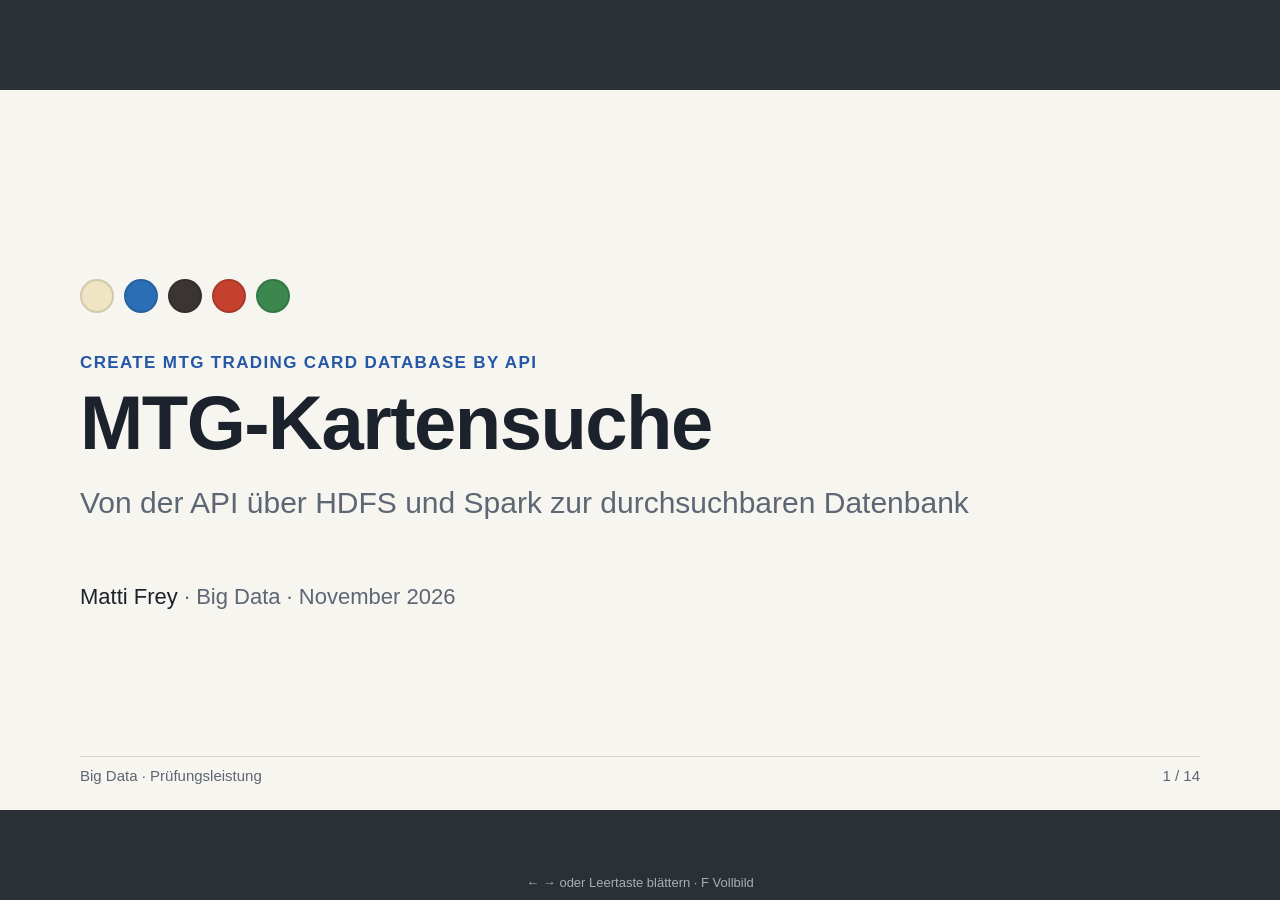
==== praesentation/folien.html @ d910436d "Präsentation" ====
<!doctype html>
<html lang="de">
<head>
<meta charset="utf-8">
<meta name="viewport" content="width=device-width, initial-scale=1">
<title>MTG-Kartensuche</title>
<style>
  :root {
    --paper: #f7f5f0;
    --card: #ffffff;
    --ink: #1c222b;
    --muted: #5d6673;
    --line: #d9d4c8;
    --accent: #2457a6;
    --accent-soft: #e4ecf8;
    --warm: #a8641a;
    --warm-soft: #f6ead9;
    --ok: #2f7a47;
    --mana-w: #efe4c4;
    --mana-u: #2a6fb5;
    --mana-b: #3a3432;
    --mana-r: #c4412d;
    --mana-g: #3b874e;
    --sans: -apple-system, BlinkMacSystemFont, "Segoe UI", "Helvetica Neue", Arial, sans-serif;
    --mono: ui-monospace, "SF Mono", Menlo, Consolas, monospace;
  }
  * { box-sizing: border-box; margin: 0; padding: 0; }
  html, body { height: 100%; }
  body {
    background: #2b2f36;
    color: var(--ink);
    font-family: var(--sans);
    overflow: hidden;
  }
  #stage {
    position: absolute;
    left: 50%; top: 50%;
    width: 1280px; height: 720px;
    transform-origin: center center;
  }
  .slide {
    position: absolute; inset: 0;
    background: var(--paper);
    padding: 64px 80px 72px;
    display: none;
    flex-direction: column;
    overflow: hidden;
  }
  .slide.active { display: flex; }
  .slide::after {
    content: attr(data-footer);
    position: absolute; left: 80px; right: 80px; bottom: 26px;
    font-size: 15px; color: var(--muted);
    border-top: 1px solid var(--line);
    padding-top: 10px;
  }
  .num {
    position: absolute; right: 80px; bottom: 26px;
    font-size: 15px; color: var(--muted);
    padding-top: 11px;
  }
  .kicker {
    font-size: 17px; font-weight: 600; letter-spacing: .08em;
    text-transform: uppercase; color: var(--accent);
    margin-bottom: 10px;
  }
  h1 { font-size: 64px; line-height: 1.05; letter-spacing: -.02em; }
  h2 { font-size: 42px; line-height: 1.15; letter-spacing: -.01em; margin-bottom: 30px; }
  h3 { font-size: 22px; margin-bottom: 10px; }
  p, li { font-size: 24px; line-height: 1.45; }
  ul { list-style: none; }
  ul.bullets li { position: relative; padding-left: 28px; margin-bottom: 12px; }
  ul.bullets li::before {
    content: ""; position: absolute; left: 4px; top: 14px;
    width: 9px; height: 9px; border-radius: 50%; background: var(--accent);
  }
  .small, .small li { font-size: 20px; }
  code, .mono { font-family: var(--mono); font-size: .88em; }
  code { background: rgba(36, 87, 166, .08); padding: 1px 6px; border-radius: 4px; }
  .muted { color: var(--muted); }
  .grid2 { display: grid; grid-template-columns: 1fr 1fr; gap: 40px; align-items: start; }
  .grid3 { display: grid; grid-template-columns: repeat(3, 1fr); gap: 28px; }
  .grid4 { display: grid; grid-template-columns: repeat(4, 1fr); gap: 24px; }
  .box {
    background: var(--card); border: 1px solid var(--line); border-radius: 12px;
    padding: 24px 26px;
  }
  .box.blue { background: var(--accent-soft); border-color: #c4d4ee; }
  .box.warm { background: var(--warm-soft); border-color: #ead3b4; }
  .stat .value { font-size: 54px; font-weight: 700; letter-spacing: -.02em; color: var(--accent); line-height: 1.1; }
  .stat .label { font-size: 20px; color: var(--muted); margin-top: 6px; }
  table { border-collapse: collapse; width: 100%; }
  th, td { text-align: left; padding: 11px 14px; font-size: 21px; border-bottom: 1px solid var(--line); vertical-align: top; }
  th { font-size: 16px; text-transform: uppercase; letter-spacing: .06em; color: var(--muted); font-weight: 600; }
  td.r, th.r { text-align: right; font-variant-numeric: tabular-nums; white-space: nowrap; }
  .pill {
    display: inline-block; font-size: 15px; font-weight: 600;
    padding: 3px 10px; border-radius: 999px;
    background: var(--accent-soft); color: var(--accent);
  }
  .mana-strip { display: flex; gap: 10px; margin-bottom: 40px; }
  .mana-strip span { width: 34px; height: 34px; border-radius: 50%; border: 2px solid rgba(0,0,0,.12); }

  /* Titel */
  .title-slide { justify-content: center; }
  .title-slide h1 { font-size: 76px; }
  .title-slide .sub { font-size: 30px; color: var(--muted); margin-top: 18px; }
  .title-slide .meta { font-size: 22px; margin-top: 56px; color: var(--ink); }
  .title-slide .meta span { color: var(--muted); }

  /* Task-Kette */
  .chain { display: flex; align-items: stretch; gap: 0; margin: 6px 0 34px; }
  .chain .t {
    flex: 1; background: var(--card); border: 1px solid var(--line); border-radius: 10px;
    padding: 14px 12px; text-align: center;
  }
  .chain .t b { display: block; font-family: var(--mono); font-size: 17px; }
  .chain .t small { display: block; font-size: 15px; color: var(--muted); margin-top: 4px; }
  .chain .t.spark { background: var(--warm-soft); border-color: #ead3b4; }
  .chain .arr { width: 26px; display: flex; align-items: center; justify-content: center; color: var(--muted); font-size: 22px; }

  /* Demo */
  ol.steps { counter-reset: s; list-style: none; }
  ol.steps li { counter-increment: s; position: relative; padding-left: 58px; margin-bottom: 18px; }
  ol.steps li::before {
    content: counter(s); position: absolute; left: 0; top: 0;
    width: 38px; height: 38px; border-radius: 50%;
    background: var(--accent); color: #fff; font-weight: 700; font-size: 20px;
    display: flex; align-items: center; justify-content: center;
  }

  .bar { height: 30px; border-radius: 6px; background: var(--accent); }
  .bar.warm { background: var(--warm); }

  #hint {
    position: fixed; bottom: 10px; left: 50%; transform: translateX(-50%);
    color: #c9ced6; font: 13px var(--sans); opacity: .8; pointer-events: none;
    transition: opacity .6s;
  }

  @media print {
    @page { size: 1280px 720px; margin: 0; }
    body { background: none; overflow: visible; }
    #stage { position: static; transform: none !important; width: auto; height: auto; }
    .slide { position: relative; display: flex !important; width: 1280px; height: 720px; page-break-after: always; break-after: page; }
    #hint { display: none; }
  }
</style>
</head>
<body>
<div id="stage">

<!-- 1 Titel -->
<section class="slide title-slide" data-footer="Big Data · Prüfungsleistung">
  <div class="mana-strip" aria-hidden="true">
    <span style="background:var(--mana-w)"></span><span style="background:var(--mana-u)"></span><span style="background:var(--mana-b)"></span><span style="background:var(--mana-r)"></span><span style="background:var(--mana-g)"></span>
  </div>
  <div class="kicker">Create MTG Trading Card Database By API</div>
  <h1>MTG-Kartensuche</h1>
  <p class="sub">Von der API über HDFS und Spark zur durchsuchbaren Datenbank</p>
  <p class="meta">Matti Frey <span>· Big Data · November 2026</span></p>
</section>

<!-- 2 Aufgabe -->
<section class="slide" data-footer="MTG-Kartensuche · Aufgabe und Ergebnis">
  <div class="kicker">Aufgabe</div>
  <h2>Alle Magic-Karten laden und durchsuchbar machen</h2>
  <div class="grid4" style="margin-bottom:40px">
    <div class="box stat"><div class="value">93.643</div><div class="label">Karten (Druckversionen)</div></div>
    <div class="box stat"><div class="value">937</div><div class="label">API-Seiten je Lauf</div></div>
    <div class="box stat"><div class="value">6</div><div class="label">Tasks in einem Airflow-DAG</div></div>
    <div class="box stat"><div class="value">03:00</div><div class="label">täglicher Lauf (UTC)</div></div>
  </div>
  <ul class="bullets">
    <li>Quelle: <code>api.magicthegathering.io</code>, ETL vollständig automatisiert mit Airflow</li>
    <li>Big-Data-Strecke: HDFS (Raw + Final), PySpark, MongoDB als Endnutzer-Datenbank</li>
    <li>Suche nach Name, Kartentext und Künstler, auf Englisch und Deutsch</li>
  </ul>
</section>

<!-- 3 Datenquelle -->
<section class="slide" data-footer="MTG-Kartensuche · Datenquelle">
  <div class="kicker">Datenquelle</div>
  <h2>Die API liefert Karten seitenweise</h2>
  <div class="grid2">
    <div>
      <div class="box" style="margin-bottom:24px">
        <p class="mono" style="font-size:20px">GET /v1/cards?page=N&amp;pageSize=100</p>
      </div>
      <table>
        <tr><th>Header</th><th>Nutzen</th></tr>
        <tr><td><code>Total-Count</code></td><td>93.643 Karten</td></tr>
        <tr><td><code>Link: rel="last"</code></td><td>letzte Seite: 937</td></tr>
        <tr><td><code>Ratelimit-*</code></td><td>1.000 Anfragen, Rest</td></tr>
      </table>
    </div>
    <div>
      <ul class="bullets">
        <li>Eine Karte = eine <b>Druckversion</b>: gleiche Karte in mehreren Editionen, je eigene <code>id</code></li>
        <li>Übersetzungen im Feld <code>foreignNames</code>, daraus wird Deutsch übernommen</li>
        <li>Rohdaten pro Lauf: 366 MB JSON</li>
      </ul>
    </div>
  </div>
</section>

<!-- 4 Architektur -->
<section class="slide" data-footer="MTG-Kartensuche · Architektur">
  <div class="kicker">Architektur</div>
  <h2>Ein Weg von der Quelle bis zur Suche</h2>
  <svg viewBox="0 0 1120 400" width="1120" height="400" role="img" aria-label="Datenfluss von der API über HDFS und Spark nach MongoDB und ins Web, gesteuert von Airflow">
    <defs>
      <marker id="ah" viewBox="0 0 10 10" refX="9" refY="5" markerWidth="8" markerHeight="8" orient="auto-start-reverse">
        <path d="M0,0 L10,5 L0,10 z" fill="#5d6673"/>
      </marker>
    </defs>
    <style>
      .n rect { fill: #fff; stroke: #d9d4c8; stroke-width: 1.5; }
      .n.h rect { fill: #e4ecf8; stroke: #c4d4ee; }
      .n.m rect { fill: #e5f1e8; stroke: #bcdcc5; }
      .n text { font: 600 17px var(--sans); fill: #1c222b; text-anchor: middle; }
      .n text.s { font: 400 14px var(--sans); fill: #5d6673; }
      .e { stroke: #5d6673; stroke-width: 1.8; fill: none; marker-end: url(#ah); }
      .el { font: 600 13.5px var(--mono); fill: #1c222b; text-anchor: middle; }
      .el.sp { fill: #a8641a; }
      .ctl { stroke: #a8641a; stroke-width: 1.4; stroke-dasharray: 5 5; fill: none; }
    </style>

    <!-- Airflow-Band -->
    <rect x="20" y="10" width="1080" height="54" rx="10" fill="#f6ead9" stroke="#ead3b4"/>
    <text x="560" y="43" text-anchor="middle" style="font:600 18px var(--sans);fill:#1c222b">Airflow · DAG mtg_cards · steuert, plant, wiederholt</text>
    <line class="ctl" x1="235" y1="64" x2="235" y2="150"/>
    <line class="ctl" x1="420" y1="64" x2="420" y2="150"/>
    <line class="ctl" x1="605" y1="64" x2="605" y2="150"/>
    <line class="ctl" x1="790" y1="64" x2="790" y2="150"/>

    <!-- Knoten -->
    <g class="n"><rect x="20" y="170" width="140" height="84" rx="10"/><text x="90" y="206">MTG-API</text><text class="s" x="90" y="230">JSON, paginiert</text></g>
    <g class="n h"><rect x="200" y="170" width="150" height="84" rx="10"/><text x="275" y="206">HDFS Raw</text><text class="s" x="275" y="230">JSON, unverändert</text></g>
    <g class="n h"><rect x="390" y="170" width="150" height="84" rx="10"/><text x="465" y="206">HDFS Final</text><text class="s" x="465" y="230">Parquet, bereinigt</text></g>
    <g class="n m"><rect x="580" y="170" width="150" height="84" rx="10"/><text x="655" y="206">cards_staging</text><text class="s" x="655" y="230">MongoDB</text></g>
    <g class="n m"><rect x="770" y="170" width="150" height="84" rx="10"/><text x="845" y="206">cards</text><text class="s" x="845" y="230">MongoDB</text></g>
    <g class="n"><rect x="960" y="170" width="140" height="84" rx="10"/><text x="1030" y="206">Web</text><text class="s" x="1030" y="230">FastAPI</text></g>

    <!-- Kanten -->
    <path class="e" d="M160 212 H198"/>
    <path class="e" d="M350 212 H388"/>
    <path class="e" d="M540 212 H578"/>
    <path class="e" d="M730 212 H768"/>
    <path class="e" d="M920 212 H958"/>

    <text class="el" x="180" y="288">fetch_cards</text>
    <text class="el sp" x="370" y="288">raw_to_final</text>
    <text class="el sp" x="370" y="306">PySpark</text>
    <text class="el sp" x="560" y="288">final_to_mongodb</text>
    <text class="el sp" x="560" y="306">PySpark</text>
    <text class="el" x="750" y="288">publish</text>
    <text class="el" x="750" y="306">prüfen + tauschen</text>
    <text class="el" x="940" y="288">nur lesen</text>

    <!-- Docker Compose -->
    <rect x="20" y="334" width="1080" height="54" rx="10" fill="none" stroke="#d9d4c8" stroke-dasharray="4 4"/>
    <text x="560" y="367" text-anchor="middle" style="font:400 16px var(--sans);fill:#5d6673">Docker Compose: airflow-db (Postgres) · airflow-webserver · airflow-scheduler (mit Spark) · hadoop · mongo · web</text>
  </svg>
</section>

<!-- 5 DAG -->
<section class="slide" data-footer="MTG-Kartensuche · Airflow-DAG">
  <div class="kicker">Orchestrierung</div>
  <h2>Der DAG <code style="font-size:.85em">mtg_cards</code>: sechs Tasks in einer Kette</h2>
  <div class="chain">
    <div class="t"><b>create_hdfs_dirs</b><small>Ordner anlegen</small></div><div class="arr">→</div>
    <div class="t"><b>fetch_cards</b><small>API → Raw</small></div><div class="arr">→</div>
    <div class="t spark"><b>raw_to_final</b><small>Spark: bereinigen</small></div><div class="arr">→</div>
    <div class="t spark"><b>final_to_mongodb</b><small>Spark: anreichern</small></div><div class="arr">→</div>
    <div class="t"><b>publish</b><small>prüfen + tauschen</small></div><div class="arr">→</div>
    <div class="t"><b>cleanup_raw</b><small>alte Rohdaten</small></div>
  </div>
  <div class="grid3">
    <div class="box"><h3>Zeitplan</h3><p class="small">Täglich 03:00 UTC, kein Catchup, höchstens ein Lauf gleichzeitig</p></div>
    <div class="box"><h3>Wiederholungen</h3><p class="small">Standard 2 Versuche, <code>fetch_cards</code> 6 Versuche im Abstand von 10 min</p></div>
    <div class="box"><h3>Testlauf</h3><p class="small">Parameter <code>max_pages</code>: z.&nbsp;B. 5 Seiten = 500 Karten statt aller 937</p></div>
  </div>
</section>

<!-- 6 fetch_cards -->
<section class="slide" data-footer="MTG-Kartensuche · Task fetch_cards">
  <div class="kicker">Task 2 · fetch_cards</div>
  <h2>Rohdaten unverändert sichern, robust gegen Abbrüche</h2>
  <div class="grid2">
    <ul class="bullets">
      <li>Jede Seite als eigene Datei: <code>raw/&lt;Datum&gt;/cards_page_0001.json</code></li>
      <li>Vor dem Speichern prüfen: gültiges JSON mit Liste <code>cards</code></li>
      <li>Atomar schreiben: erst <code>_tmp</code>, dann umbenennen</li>
      <li><code>_manifest.json</code>: Zeitpunkt, Anzahl laut API, Seiten</li>
    </ul>
    <table>
      <tr><th>Situation</th><th>Verhalten</th></tr>
      <tr><td>HTTP 429, 5xx, Netzfehler</td><td>bis 8 Versuche, Pause wächst bis 5 min, <code>Retry-After</code></td></tr>
      <tr><td>anderer Fehler (404)</td><td>sofort abbrechen</td></tr>
      <tr><td>Task bricht ab</td><td>Airflow-Retry macht bei der fehlenden Seite weiter</td></tr>
      <tr><td>jede Anfrage</td><td>0,5 s Pause, API schonen</td></tr>
    </table>
  </div>
</section>

<!-- 7 raw_to_final -->
<section class="slide" data-footer="MTG-Kartensuche · Task raw_to_final">
  <div class="kicker">Task 3 · raw_to_final · PySpark</div>
  <h2>Aus 937 Seiten wird eine saubere Tabelle</h2>
  <div class="grid2">
    <div>
      <ul class="bullets small">
        <li>Festes Schema beim Lesen, dann <code>explode</code>: eine Zeile je Karte</li>
        <li>Ohne <code>id</code> oder <code>name</code> verwerfen, Duplikate nach <code>id</code> entfernen</li>
        <li>Texte trimmen, leere Werte → NULL, <code>multiverseid</code> → Zahl</li>
        <li>Bild-URLs auf <code>https</code>, Edition in Großbuchstaben</li>
        <li>Deutsche Übersetzung als eigene Spalten (<code>name_de</code>, <code>text_de</code> …)</li>
        <li>Spalten und Typen genau wie in <code>ddl/final_cards.sql</code></li>
      </ul>
    </div>
    <div class="box blue" style="align-self:start">
      <h3>Raw → Final</h3>
      <p class="small muted" style="margin-bottom:14px">Größe beim ersten vollständigen Lauf</p>
      <p class="small" style="margin-bottom:6px">JSON, 937 Dateien: <b>366 MB</b></p>
      <div class="bar warm" style="width:100%"></div>
      <p class="small" style="margin:18px 0 6px">Parquet, 4 Dateien: <b>23 MB</b></p>
      <div class="bar" style="width:6.3%"></div>
      <p class="small" style="margin-top:18px">Spaltenorientiert und komprimiert: rund <b>16× kleiner</b></p>
    </div>
  </div>
</section>

<!-- 8 final_to_mongodb + publish -->
<section class="slide" data-footer="MTG-Kartensuche · Tasks final_to_mongodb und publish">
  <div class="kicker">Tasks 4 und 5</div>
  <h2>Für die Suche aufbereiten und sicher veröffentlichen</h2>
  <div class="grid2">
    <div class="box">
      <h3>final_to_mongodb <span class="pill">PySpark</span></h3>
      <ul class="bullets small">
        <li>Suchfelder normalisiert: klein, ohne Akzente, ß → ss</li>
        <li><code>versions</code>: Druckversionen je Name (Window-Funktion)</li>
        <li>Farben auf Deutsch, Manakosten als Liste</li>
        <li>Lädt in <code>cards_staging</code> mit Validator aus der DDL</li>
        <li>Prüfung: Dokumente = Zeilen im Final-Layer</li>
      </ul>
    </div>
    <div class="box">
      <h3>publish</h3>
      <ul class="bullets small">
        <li>Staging darf nicht leer sein</li>
        <li>Vollständiger Lauf: höchstens 10 % weniger Karten als vorher</li>
        <li>Indizes anlegen, dann <code>renameCollection</code> in einem Schritt</li>
        <li>Die Suche sieht nie einen halb geladenen Stand</li>
        <li>Datenstand in <code>meta</code>, angezeigt im Frontend</li>
      </ul>
    </div>
  </div>
</section>

<!-- 9 Datenmodell -->
<section class="slide" data-footer="MTG-Kartensuche · Datenmodell">
  <div class="kicker">Datenmodell</div>
  <h2>Drei Schichten, eine DDL-Datei je Tabelle</h2>
  <table style="margin-bottom:30px">
    <tr><th>Schicht</th><th>Ort</th><th>Format</th><th>Inhalt</th></tr>
    <tr><td><b>Raw</b></td><td class="mono" style="font-size:17px">/user/hadoop/mtg/raw/&lt;Datum&gt;/</td><td>JSON</td><td>Originalantwort der API, 3 Tage aufbewahrt</td></tr>
    <tr><td><b>Final</b></td><td class="mono" style="font-size:17px">/user/hadoop/mtg/final/cards/</td><td>Parquet</td><td>bereinigt, 30 Spalten, eine Zeile je Druckversion</td></tr>
    <tr><td><b>Endnutzer</b></td><td class="mono" style="font-size:17px">MongoDB mtg.cards</td><td>BSON</td><td>Final-Daten plus Suchfelder</td></tr>
  </table>
  <div class="grid3">
    <div class="box"><p class="mono" style="font-size:19px;font-weight:600">ddl/final_cards.sql</p><p class="small muted">Spark SQL, wird von beiden Spark-Jobs registriert</p></div>
    <div class="box"><p class="mono" style="font-size:19px;font-weight:600">ddl/cards.json</p><p class="small muted">JSON-Schema-Validator und Indizes für MongoDB</p></div>
    <div class="box"><p class="mono" style="font-size:19px;font-weight:600">ddl/meta.json</p><p class="small muted">Datenstand je veröffentlichter Collection</p></div>
  </div>
</section>

<!-- 10 Web -->
<section class="slide" data-footer="MTG-Kartensuche · Webanwendung">
  <div class="kicker">Frontend</div>
  <h2>Suche für Endnutzer</h2>
  <div class="grid2">
    <div>
      <h3>Funktionen</h3>
      <ul class="bullets small">
        <li>Suche in Name, Kartentext, Künstler oder allem</li>
        <li>Teilstring, ohne Groß-/Kleinschreibung und Akzente: „weiss“ findet „Weiß“</li>
        <li>Englisch und Deutsch: „Manta“ findet „Wolkenmanta“</li>
        <li>„Jede Karte nur einmal“: Druckversionen per <code>$group</code> zusammenfassen</li>
        <li>Detailseite mit Bildern und allen Druckversionen</li>
      </ul>
    </div>
    <div>
      <h3>Sicherheit</h3>
      <ul class="bullets small">
        <li>Eigener MongoDB-Benutzer nur mit Leserechten</li>
        <li>Suchbegriff wird maskiert, höchstens 100 Zeichen</li>
        <li>Ausgaben escaped, Content Security Policy</li>
        <li>Alle Ports nur auf <code>127.0.0.1</code></li>
        <li>Passwörter zufällig erzeugt, nicht im Repo</li>
      </ul>
    </div>
  </div>
</section>

<!-- 11 Demo -->
<section class="slide" data-footer="MTG-Kartensuche · Live-Demo">
  <div class="kicker">Live-Demo</div>
  <h2>Workflow starten und Ergebnis zeigen</h2>
  <ol class="steps">
    <li><b>Airflow:</b> DAG <code>mtg_cards</code> auslösen, Graph und Logs zeigen</li>
    <li><b>HDFS:</b> Rohdaten-Seiten erscheinen in <code>/user/hadoop/mtg/raw/</code></li>
    <li><b>Letzter vollständiger Lauf:</b> Logs von Spark und publish</li>
    <li><b>Suche:</b> funktioniert weiter, während der neue Lauf läuft</li>
  </ol>
</section>

<!-- 12 Kennzahlen -->
<section class="slide" data-footer="MTG-Kartensuche · Ergebnisse">
  <div class="kicker">Ergebnis</div>
  <h2>Erster vollständiger Lauf am 12.11.2026</h2>
  <div class="grid2">
    <table>
      <tr><th>Task</th><th class="r">Dauer</th><th>Ergebnis</th></tr>
      <tr><td class="mono" style="font-size:18px">fetch_cards</td><td class="r">26 min</td><td>937 Seiten, 93.643 Karten</td></tr>
      <tr><td class="mono" style="font-size:18px">raw_to_final</td><td class="r">13 s</td><td>0 verworfen, 0 Duplikate</td></tr>
      <tr><td class="mono" style="font-size:18px">final_to_mongodb</td><td class="r">9 s</td><td>93.643 Dokumente</td></tr>
      <tr><td class="mono" style="font-size:18px">publish</td><td class="r">1 s</td><td>veröffentlicht</td></tr>
    </table>
    <div class="box warm" style="align-self:start">
      <div class="stat"><div class="value" style="color:var(--warm)">über 98 %</div><div class="label">der Laufzeit entfallen auf den API-Abruf</div></div>
      <p class="small" style="margin-top:18px">Etwa 1,7 s je Seite inklusive Pause. Die Verarbeitung mit Spark ist kein Engpass.</p>
    </div>
  </div>
</section>

<!-- 13 Fazit -->
<section class="slide" data-footer="MTG-Kartensuche · Fazit und Ausblick">
  <div class="kicker">Fazit</div>
  <h2>Was das Projekt zeigt und was als Nächstes käme</h2>
  <div class="grid2">
    <div>
      <h3>Erreicht</h3>
      <ul class="bullets small">
        <li>Vollautomatischer, täglicher ETL-Lauf</li>
        <li>Raw-Layer als originalgetreue Kopie, Neuverarbeitung ohne API</li>
        <li>Suche bleibt bei Fehlern auf dem letzten guten Stand</li>
        <li>Ein Befehl startet alles: <code>make up</code></li>
      </ul>
    </div>
    <div>
      <h3>Ausblick</h3>
      <ul class="bullets small">
        <li>Spark auf einem eigenen Cluster statt lokal</li>
        <li>Volltextsuche (z.&nbsp;B. Atlas Search) bei viel mehr Daten</li>
        <li>Benachrichtigung, wenn ein Lauf fehlschlägt</li>
        <li>Weitere Sprachen und Preise aus anderen Quellen</li>
      </ul>
    </div>
  </div>
</section>

<!-- 14 Fragen -->
<section class="slide title-slide" data-footer="MTG-Kartensuche">
  <div class="mana-strip" aria-hidden="true">
    <span style="background:var(--mana-w)"></span><span style="background:var(--mana-u)"></span><span style="background:var(--mana-b)"></span><span style="background:var(--mana-r)"></span><span style="background:var(--mana-g)"></span>
  </div>
  <h1>Fragen?</h1>
  <p class="sub">Code und Doku: github.com/Matti2603/Big-Data</p>
</section>

</div>
<div id="hint">← → oder Leertaste blättern · F Vollbild</div>

<script>
(function () {
  var slides = Array.prototype.slice.call(document.querySelectorAll('.slide'));
  var stage = document.getElementById('stage');
  var current = 0;

  slides.forEach(function (s, i) {
    var n = document.createElement('div');
    n.className = 'num';
    n.textContent = (i + 1) + ' / ' + slides.length;
    s.appendChild(n);
  });

  function fit() {
    var scale = Math.min(window.innerWidth / 1280, window.innerHeight / 720);
    stage.style.transform = 'translate(-50%, -50%) scale(' + scale + ')';
  }

  function show(i) {
    current = Math.max(0, Math.min(slides.length - 1, i));
    slides.forEach(function (s, k) { s.classList.toggle('active', k === current); });
    if (location.hash !== '#' + (current + 1)) history.replaceState(null, '', '#' + (current + 1));
  }

  document.addEventListener('keydown', function (e) {
    var k = e.key;
    if (k === 'ArrowRight' || k === 'ArrowDown' || k === 'PageDown' || k === ' ' || k === 'Enter') { show(current + 1); e.preventDefault(); }
    else if (k === 'ArrowLeft' || k === 'ArrowUp' || k === 'PageUp' || k === 'Backspace') { show(current - 1); e.preventDefault(); }
    else if (k === 'Home') show(0);
    else if (k === 'End') show(slides.length - 1);
    else if (k === 'f' || k === 'F') {
      if (document.fullscreenElement) document.exitFullscreen();
      else if (document.documentElement.requestFullscreen) document.documentElement.requestFullscreen();
    }
  });

  document.addEventListener('click', function (e) {
    show(current + (e.clientX > window.innerWidth / 2 ? 1 : -1));
  });

  window.addEventListener('resize', fit);
  window.addEventListener('hashchange', function () {
    var n = parseInt(location.hash.slice(1), 10);
    if (n) show(n - 1);
  });

  fit();
  show((parseInt(location.hash.slice(1), 10) || 1) - 1);
  setTimeout(function () { document.getElementById('hint').style.opacity = 0; }, 4000);
})();
</script>
</body>
</html>
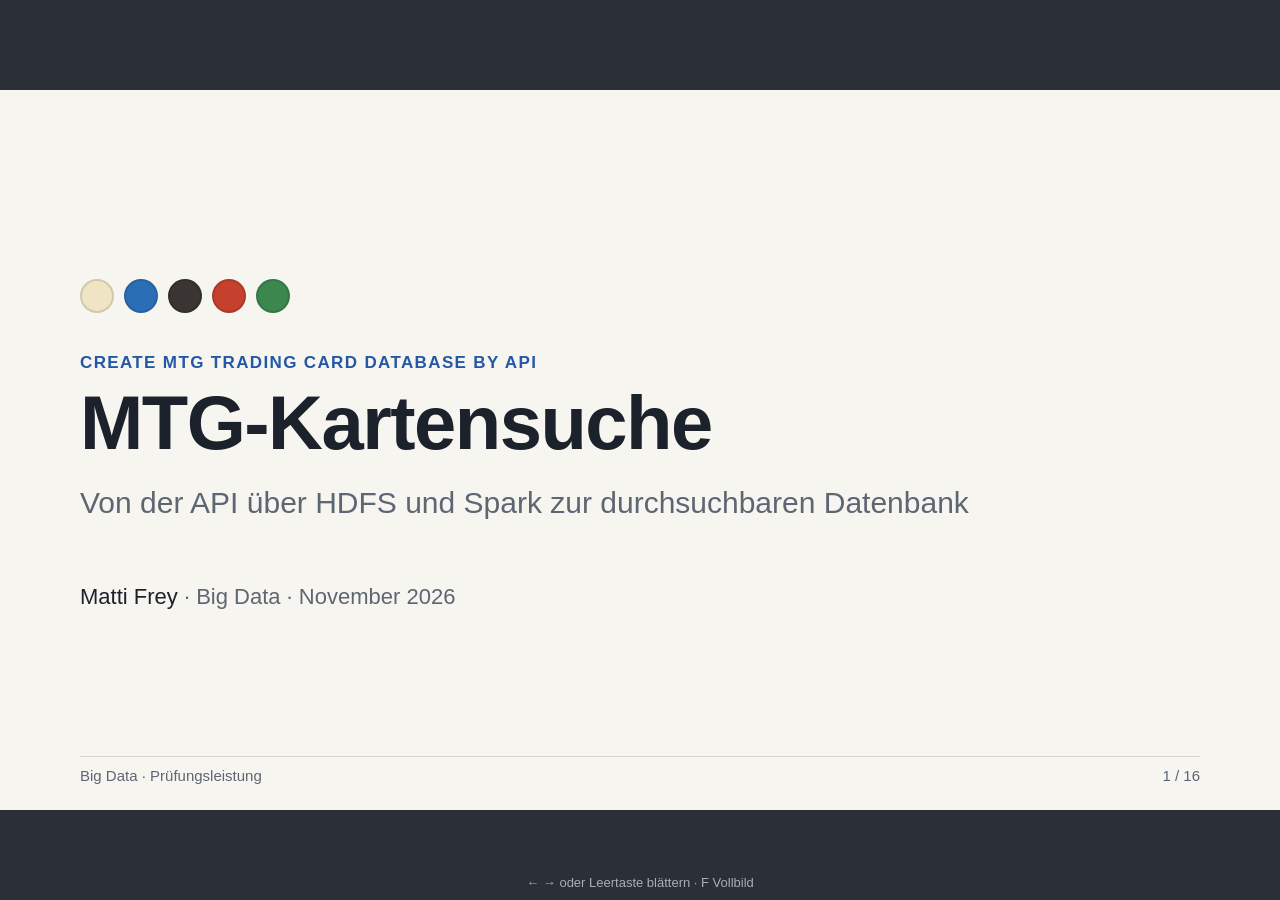
==== commit dc77d720: "Präsentation: Beispielkarte, Screenshots, einfachere Sprache" ====
--- a/praesentation/folien.html
+++ b/praesentation/folien.html
@@ -145,6 +145,31 @@
     .slide { position: relative; display: flex !important; width: 1280px; height: 720px; page-break-after: always; break-after: page; }
     #hint { display: none; }
   }
+
+  /* Screenshots */
+  .shot {
+    display: block; width: 100%; border: 1px solid var(--line); border-radius: 10px;
+    box-shadow: 0 6px 20px rgba(28, 34, 43, .10); background: #fff;
+    object-fit: cover; object-position: top left;
+  }
+  .caption { font-size: 16px; color: var(--muted); margin-top: 8px; }
+
+  /* Eine Karte auf dem Weg */
+  .journey { display: grid; grid-template-columns: repeat(4, 1fr); gap: 14px; align-items: stretch; }
+  .journey .step { display: flex; flex-direction: column; }
+  .journey .head { display: flex; align-items: baseline; gap: 8px; margin-bottom: 8px; }
+  .journey .head b { font-size: 20px; }
+  .journey .head span { font-size: 15px; color: var(--muted); }
+  .journey pre {
+    flex: 1; font-family: var(--mono); font-size: 15px; line-height: 1.55;
+    background: var(--card); border: 1px solid var(--line); border-radius: 10px;
+    padding: 12px 12px; white-space: pre-wrap; word-break: break-word; color: var(--ink);
+  }
+  .journey .step:nth-child(2) pre, .journey .step:nth-child(3) pre { background: var(--accent-soft); border-color: #c4d4ee; }
+  .journey .step:nth-child(4) pre { background: #e5f1e8; border-color: #bcdcc5; }
+  .journey mark { background: #fbe3a8; color: inherit; border-radius: 3px; padding: 0 2px; }
+  .journey .what { font-size: 17px; line-height: 1.4; margin-top: 10px; color: var(--ink); min-height: 66px; }
+  .note { font-size: 19px; color: var(--muted); margin-top: 18px; }
 </style>
 </head>
 <body>
@@ -160,45 +185,46 @@
   <p class="sub">Von der API über HDFS und Spark zur durchsuchbaren Datenbank</p>
   <p class="meta">Matti Frey <span>· Big Data · November 2026</span></p>
 </section>
+
 
 <!-- 2 Aufgabe -->
 <section class="slide" data-footer="MTG-Kartensuche · Aufgabe und Ergebnis">
   <div class="kicker">Aufgabe</div>
   <h2>Alle Magic-Karten laden und durchsuchbar machen</h2>
   <div class="grid4" style="margin-bottom:40px">
-    <div class="box stat"><div class="value">93.643</div><div class="label">Karten (Druckversionen)</div></div>
-    <div class="box stat"><div class="value">937</div><div class="label">API-Seiten je Lauf</div></div>
-    <div class="box stat"><div class="value">6</div><div class="label">Tasks in einem Airflow-DAG</div></div>
-    <div class="box stat"><div class="value">03:00</div><div class="label">täglicher Lauf (UTC)</div></div>
+    <div class="box stat"><div class="value">93.643</div><div class="label">Karten</div></div>
+    <div class="box stat"><div class="value">4 min</div><div class="label">für einen kompletten Lauf</div></div>
+    <div class="box stat"><div class="value">6</div><div class="label">Schritte, gesteuert von Airflow</div></div>
+    <div class="box stat"><div class="value">4 Uhr</div><div class="label">läuft jede Nacht von selbst</div></div>
   </div>
   <ul class="bullets">
-    <li>Quelle: <code>api.magicthegathering.io</code>, ETL vollständig automatisiert mit Airflow</li>
-    <li>Big-Data-Strecke: HDFS (Raw + Final), PySpark, MongoDB als Endnutzer-Datenbank</li>
-    <li>Suche nach Name, Kartentext und Künstler, auf Englisch und Deutsch</li>
+    <li>Quelle: die öffentliche API <code>api.magicthegathering.io</code></li>
+    <li>Verarbeitung mit Big-Data-Werkzeugen: HDFS, PySpark, MongoDB</li>
+    <li>Ergebnis: eine Webseite, die Karten nach Name, Text oder Künstler findet</li>
   </ul>
 </section>
 
 <!-- 3 Datenquelle -->
 <section class="slide" data-footer="MTG-Kartensuche · Datenquelle">
   <div class="kicker">Datenquelle</div>
-  <h2>Die API liefert Karten seitenweise</h2>
+  <h2>Die API liefert die Karten in Seiten zu je 100</h2>
   <div class="grid2">
     <div>
       <div class="box" style="margin-bottom:24px">
         <p class="mono" style="font-size:20px">GET /v1/cards?page=N&amp;pageSize=100</p>
       </div>
       <table>
-        <tr><th>Header</th><th>Nutzen</th></tr>
-        <tr><td><code>Total-Count</code></td><td>93.643 Karten</td></tr>
-        <tr><td><code>Link: rel="last"</code></td><td>letzte Seite: 937</td></tr>
-        <tr><td><code>Ratelimit-*</code></td><td>1.000 Anfragen, Rest</td></tr>
+        <tr><th>Die API sagt mit</th><th>Wert</th></tr>
+        <tr><td>wie viele Karten es gibt</td><td>93.643</td></tr>
+        <tr><td>welche Seite die letzte ist</td><td>937</td></tr>
+        <tr><td>wie viele Anfragen erlaubt sind</td><td>1.000</td></tr>
       </table>
     </div>
     <div>
       <ul class="bullets">
-        <li>Eine Karte = eine <b>Druckversion</b>: gleiche Karte in mehreren Editionen, je eigene <code>id</code></li>
-        <li>Übersetzungen im Feld <code>foreignNames</code>, daraus wird Deutsch übernommen</li>
-        <li>Rohdaten pro Lauf: 366 MB JSON</li>
+        <li>Eine Karte gibt es oft in mehreren Editionen. Jede <b>Druckversion</b> ist ein eigener Eintrag mit eigener ID.</li>
+        <li>Übersetzungen stehen mit drin, ich übernehme Deutsch.</li>
+        <li>Ein kompletter Abruf: 366 MB JSON.</li>
       </ul>
     </div>
   </div>
@@ -264,10 +290,59 @@
   </svg>
 </section>
 
-<!-- 5 DAG -->
+<!-- 5 Eine Karte auf dem Weg -->
+<section class="slide" data-footer="MTG-Kartensuche · Beispiel Manta Riders">
+  <div class="kicker">Beispiel aus der Aufgabe</div>
+  <h2>Eine Karte auf dem Weg: „Manta Riders“</h2>
+  <div class="journey">
+    <div class="step">
+      <div class="head"><b>1 · Raw</b><span>HDFS, JSON</span></div>
+<pre>"name": "Manta Riders",
+"multiverseid": <mark>"4711"</mark>,
+"imageUrl": <mark>"http</mark>://gatherer…",
+"foreignNames": [ …
+  { "language": "German",
+    "name": <mark>"Rochenreiter"</mark> }
+… ]</pre>
+      <p class="what">So wie es von der API kommt, unverändert.</p>
+    </div>
+    <div class="step">
+      <div class="head"><b>2 · Final</b><span>HDFS, Parquet</span></div>
+<pre>name:         Manta Riders
+multiverseid: <mark>4711</mark>
+image_url:    <mark>https</mark>://gatherer…
+name_de:      <mark>Rochenreiter</mark>
+set_code:     TMP</pre>
+      <p class="what">Bereinigt: Zahl statt Text, sichere Bild-Adresse, Deutsch als eigene Spalte.</p>
+    </div>
+    <div class="step">
+      <div class="head"><b>3 · Datenbank</b><span>MongoDB</span></div>
+<pre>name:        Manta Riders
+name_de:     Rochenreiter
+color_names: [<mark>"Blau"</mark>]
+versions:    <mark>2</mark>
+search.name:
+  <mark>"manta riders |
+   rochenreiter"</mark></pre>
+      <p class="what">Angereichert: Suchfeld in Kleinbuchstaben, Farbe auf Deutsch, Anzahl Druckversionen.</p>
+    </div>
+    <div class="step">
+      <div class="head"><b>4 · Suche</b><span>Webseite</span></div>
+<pre>Eingabe:  "manta"
+     oder "Rochenreiter"
+
+Treffer:  Manta Riders
+          Rochenreiter
+          ID 4711</pre>
+      <p class="what">Gefunden, egal ob englisch oder deutsch, groß oder klein.</p>
+    </div>
+  </div>
+</section>
+
+<!-- 6 DAG -->
 <section class="slide" data-footer="MTG-Kartensuche · Airflow-DAG">
   <div class="kicker">Orchestrierung</div>
-  <h2>Der DAG <code style="font-size:.85em">mtg_cards</code>: sechs Tasks in einer Kette</h2>
+  <h2>Airflow führt sechs Schritte nacheinander aus</h2>
   <div class="chain">
     <div class="t"><b>create_hdfs_dirs</b><small>Ordner anlegen</small></div><div class="arr">→</div>
     <div class="t"><b>fetch_cards</b><small>API → Raw</small></div><div class="arr">→</div>
@@ -277,165 +352,153 @@
     <div class="t"><b>cleanup_raw</b><small>alte Rohdaten</small></div>
   </div>
   <div class="grid3">
-    <div class="box"><h3>Zeitplan</h3><p class="small">Täglich 03:00 UTC, kein Catchup, höchstens ein Lauf gleichzeitig</p></div>
-    <div class="box"><h3>Wiederholungen</h3><p class="small">Standard 2 Versuche, <code>fetch_cards</code> 6 Versuche im Abstand von 10 min</p></div>
-    <div class="box"><h3>Testlauf</h3><p class="small">Parameter <code>max_pages</code>: z.&nbsp;B. 5 Seiten = 500 Karten statt aller 937</p></div>
-  </div>
-</section>
-
-<!-- 6 fetch_cards -->
-<section class="slide" data-footer="MTG-Kartensuche · Task fetch_cards">
-  <div class="kicker">Task 2 · fetch_cards</div>
-  <h2>Rohdaten unverändert sichern, robust gegen Abbrüche</h2>
-  <div class="grid2">
-    <ul class="bullets">
-      <li>Jede Seite als eigene Datei: <code>raw/&lt;Datum&gt;/cards_page_0001.json</code></li>
-      <li>Vor dem Speichern prüfen: gültiges JSON mit Liste <code>cards</code></li>
-      <li>Atomar schreiben: erst <code>_tmp</code>, dann umbenennen</li>
-      <li><code>_manifest.json</code>: Zeitpunkt, Anzahl laut API, Seiten</li>
+    <div class="box"><h3>Automatisch</h3><p class="small">Jede Nacht um 4 Uhr (03:00 UTC), nie zwei Läufe gleichzeitig</p></div>
+    <div class="box"><h3>Fehlertolerant</h3><p class="small">Schlägt ein Schritt fehl, versucht Airflow ihn erneut</p></div>
+    <div class="box"><h3>Testbar</h3><p class="small">Testlauf mit nur 5 Seiten über den Parameter <code>max_pages</code></p></div>
+  </div>
+</section>
+
+<!-- 7 fetch_cards -->
+<section class="slide" data-footer="MTG-Kartensuche · Schritt fetch_cards">
+  <div class="kicker">Schritt 2 · fetch_cards</div>
+  <h2>Alle Seiten laden und unverändert speichern</h2>
+  <div class="grid2" style="grid-template-columns: 5fr 6fr">
+    <ul class="bullets small">
+      <li><b>6 Seiten gleichzeitig:</b> alle 937 Seiten in unter 4 Minuten</li>
+      <li>Jede Seite als eigene Datei, genau wie von der API</li>
+      <li>API überlastet? Kurz warten und neu versuchen, bis zu 8-mal</li>
+      <li>Abgebrochen? Der nächste Versuch macht bei der fehlenden Seite weiter</li>
     </ul>
-    <table>
-      <tr><th>Situation</th><th>Verhalten</th></tr>
-      <tr><td>HTTP 429, 5xx, Netzfehler</td><td>bis 8 Versuche, Pause wächst bis 5 min, <code>Retry-After</code></td></tr>
-      <tr><td>anderer Fehler (404)</td><td>sofort abbrechen</td></tr>
-      <tr><td>Task bricht ab</td><td>Airflow-Retry macht bei der fehlenden Seite weiter</td></tr>
-      <tr><td>jede Anfrage</td><td>0,5 s Pause, API schonen</td></tr>
-    </table>
-  </div>
-</section>
-
-<!-- 7 raw_to_final -->
-<section class="slide" data-footer="MTG-Kartensuche · Task raw_to_final">
-  <div class="kicker">Task 3 · raw_to_final · PySpark</div>
+    <div>
+      <img class="shot" src="bilder/hdfs.jpg" alt="HDFS-Ordner mit den Rohdaten-Dateien cards_page_0001.json und folgenden" style="height:auto">
+      <p class="caption">HDFS: eine Datei pro API-Seite, dazu ein Manifest</p>
+    </div>
+  </div>
+</section>
+
+<!-- 8 raw_to_final -->
+<section class="slide" data-footer="MTG-Kartensuche · Schritt raw_to_final">
+  <div class="kicker">Schritt 3 · raw_to_final · PySpark</div>
   <h2>Aus 937 Seiten wird eine saubere Tabelle</h2>
   <div class="grid2">
-    <div>
-      <ul class="bullets small">
-        <li>Festes Schema beim Lesen, dann <code>explode</code>: eine Zeile je Karte</li>
-        <li>Ohne <code>id</code> oder <code>name</code> verwerfen, Duplikate nach <code>id</code> entfernen</li>
-        <li>Texte trimmen, leere Werte → NULL, <code>multiverseid</code> → Zahl</li>
-        <li>Bild-URLs auf <code>https</code>, Edition in Großbuchstaben</li>
-        <li>Deutsche Übersetzung als eigene Spalten (<code>name_de</code>, <code>text_de</code> …)</li>
-        <li>Spalten und Typen genau wie in <code>ddl/final_cards.sql</code></li>
-      </ul>
-    </div>
-    <div class="box blue" style="align-self:start">
+    <ul class="bullets small">
+      <li>Eine Zeile pro Karte</li>
+      <li>Unbrauchbares raus: Einträge ohne ID oder Name, doppelte Einträge</li>
+      <li>Einheitlich: Zahlen als Zahl, leere Felder leer, Bilder per https</li>
+      <li>Deutsche Übersetzung in eigene Spalten</li>
+      <li>Spalten und Typen festgelegt in <code>ddl/final_cards.sql</code></li>
+    </ul>
+    <div class="box blue">
       <h3>Raw → Final</h3>
-      <p class="small muted" style="margin-bottom:14px">Größe beim ersten vollständigen Lauf</p>
-      <p class="small" style="margin-bottom:6px">JSON, 937 Dateien: <b>366 MB</b></p>
+      <p class="small" style="margin:12px 0 6px">JSON, 937 Dateien: <b>366 MB</b></p>
       <div class="bar warm" style="width:100%"></div>
       <p class="small" style="margin:18px 0 6px">Parquet, 4 Dateien: <b>23 MB</b></p>
       <div class="bar" style="width:6.3%"></div>
-      <p class="small" style="margin-top:18px">Spaltenorientiert und komprimiert: rund <b>16× kleiner</b></p>
-    </div>
-  </div>
-</section>
-
-<!-- 8 final_to_mongodb + publish -->
-<section class="slide" data-footer="MTG-Kartensuche · Tasks final_to_mongodb und publish">
-  <div class="kicker">Tasks 4 und 5</div>
+      <p class="small" style="margin-top:18px">Parquet speichert spaltenweise und komprimiert: rund <b>16× kleiner</b></p>
+    </div>
+  </div>
+</section>
+
+<!-- 9 final_to_mongodb + publish -->
+<section class="slide" data-footer="MTG-Kartensuche · Schritte final_to_mongodb und publish">
+  <div class="kicker">Schritte 4 und 5</div>
   <h2>Für die Suche aufbereiten und sicher veröffentlichen</h2>
   <div class="grid2">
     <div class="box">
       <h3>final_to_mongodb <span class="pill">PySpark</span></h3>
       <ul class="bullets small">
-        <li>Suchfelder normalisiert: klein, ohne Akzente, ß → ss</li>
-        <li><code>versions</code>: Druckversionen je Name (Window-Funktion)</li>
-        <li>Farben auf Deutsch, Manakosten als Liste</li>
-        <li>Lädt in <code>cards_staging</code> mit Validator aus der DDL</li>
-        <li>Prüfung: Dokumente = Zeilen im Final-Layer</li>
+        <li>Suchfelder ohne Groß-/Kleinschreibung und Akzente: „weiss“ findet „Weiß“</li>
+        <li>Zählt, wie viele Druckversionen es von jeder Karte gibt</li>
+        <li>Lädt alles zuerst in eine Zwischenablage: <code>cards_staging</code></li>
       </ul>
     </div>
     <div class="box">
       <h3>publish</h3>
       <ul class="bullets small">
-        <li>Staging darf nicht leer sein</li>
-        <li>Vollständiger Lauf: höchstens 10 % weniger Karten als vorher</li>
-        <li>Indizes anlegen, dann <code>renameCollection</code> in einem Schritt</li>
-        <li>Die Suche sieht nie einen halb geladenen Stand</li>
-        <li>Datenstand in <code>meta</code>, angezeigt im Frontend</li>
+        <li>Prüft: nicht leer und nicht mehr als 10 % weniger Karten als vorher</li>
+        <li>Tauscht dann <code>cards_staging</code> gegen <code>cards</code>, in einem Schritt</li>
+        <li><b>Die Suche zeigt nie halbe Daten</b>, auch wenn ein Lauf abbricht</li>
       </ul>
     </div>
   </div>
 </section>
 
-<!-- 9 Datenmodell -->
+<!-- 10 Datenmodell -->
 <section class="slide" data-footer="MTG-Kartensuche · Datenmodell">
   <div class="kicker">Datenmodell</div>
   <h2>Drei Schichten, eine DDL-Datei je Tabelle</h2>
-  <table style="margin-bottom:30px">
+  <table style="margin-bottom:26px">
     <tr><th>Schicht</th><th>Ort</th><th>Format</th><th>Inhalt</th></tr>
-    <tr><td><b>Raw</b></td><td class="mono" style="font-size:17px">/user/hadoop/mtg/raw/&lt;Datum&gt;/</td><td>JSON</td><td>Originalantwort der API, 3 Tage aufbewahrt</td></tr>
-    <tr><td><b>Final</b></td><td class="mono" style="font-size:17px">/user/hadoop/mtg/final/cards/</td><td>Parquet</td><td>bereinigt, 30 Spalten, eine Zeile je Druckversion</td></tr>
-    <tr><td><b>Endnutzer</b></td><td class="mono" style="font-size:17px">MongoDB mtg.cards</td><td>BSON</td><td>Final-Daten plus Suchfelder</td></tr>
+    <tr><td><b>Raw</b></td><td class="mono" style="font-size:17px">/user/hadoop/mtg/raw/&lt;Datum&gt;/</td><td>JSON</td><td>Original der API, 3 Tage aufbewahrt</td></tr>
+    <tr><td><b>Final</b></td><td class="mono" style="font-size:17px">/user/hadoop/mtg/final/cards/</td><td>Parquet</td><td>bereinigt, eine Zeile je Druckversion</td></tr>
+    <tr><td><b>Endnutzer</b></td><td class="mono" style="font-size:17px">MongoDB mtg.cards</td><td>Dokumente</td><td>Final-Daten plus Suchfelder</td></tr>
   </table>
-  <div class="grid3">
-    <div class="box"><p class="mono" style="font-size:19px;font-weight:600">ddl/final_cards.sql</p><p class="small muted">Spark SQL, wird von beiden Spark-Jobs registriert</p></div>
-    <div class="box"><p class="mono" style="font-size:19px;font-weight:600">ddl/cards.json</p><p class="small muted">JSON-Schema-Validator und Indizes für MongoDB</p></div>
-    <div class="box"><p class="mono" style="font-size:19px;font-weight:600">ddl/meta.json</p><p class="small muted">Datenstand je veröffentlichter Collection</p></div>
-  </div>
-</section>
-
-<!-- 10 Web -->
+  <div class="grid3" style="margin-bottom:22px">
+    <div class="box" style="padding:18px 22px"><p class="mono" style="font-size:18px;font-weight:600">ddl/final_cards.sql</p><p class="small muted">Tabelle im Final-Layer</p></div>
+    <div class="box" style="padding:18px 22px"><p class="mono" style="font-size:18px;font-weight:600">ddl/cards.json</p><p class="small muted">Karten in MongoDB</p></div>
+    <div class="box" style="padding:18px 22px"><p class="mono" style="font-size:18px;font-weight:600">ddl/meta.json</p><p class="small muted">Datenstand für die Webseite</p></div>
+  </div>
+  <p class="small"><b>Warum MongoDB?</b> Eine Karte hat Listen (Farben, Typen) und viele optionale Felder. Als Dokument passt sie ohne Zusatztabellen.</p>
+</section>
+
+<!-- 11 Web -->
 <section class="slide" data-footer="MTG-Kartensuche · Webanwendung">
   <div class="kicker">Frontend</div>
-  <h2>Suche für Endnutzer</h2>
-  <div class="grid2">
-    <div>
-      <h3>Funktionen</h3>
-      <ul class="bullets small">
-        <li>Suche in Name, Kartentext, Künstler oder allem</li>
-        <li>Teilstring, ohne Groß-/Kleinschreibung und Akzente: „weiss“ findet „Weiß“</li>
-        <li>Englisch und Deutsch: „Manta“ findet „Wolkenmanta“</li>
-        <li>„Jede Karte nur einmal“: Druckversionen per <code>$group</code> zusammenfassen</li>
-        <li>Detailseite mit Bildern und allen Druckversionen</li>
-      </ul>
-    </div>
-    <div>
-      <h3>Sicherheit</h3>
-      <ul class="bullets small">
-        <li>Eigener MongoDB-Benutzer nur mit Leserechten</li>
-        <li>Suchbegriff wird maskiert, höchstens 100 Zeichen</li>
-        <li>Ausgaben escaped, Content Security Policy</li>
-        <li>Alle Ports nur auf <code>127.0.0.1</code></li>
-        <li>Passwörter zufällig erzeugt, nicht im Repo</li>
-      </ul>
-    </div>
-  </div>
-</section>
-
-<!-- 11 Demo -->
+  <h2>Die Suche für Endnutzer</h2>
+  <div class="grid2" style="grid-template-columns: 7fr 4fr">
+    <div>
+      <img class="shot" src="bilder/suche.jpg" alt="Suchergebnis für Manta mit Cloud Manta (Wolkenmanta) und Manta Riders" style="height:420px">
+      <p class="caption">Suche nach „Manta“, wie im Beispiel der Aufgabenstellung</p>
+    </div>
+    <ul class="bullets small">
+      <li>Suche in Name, Kartentext oder Künstler</li>
+      <li>Englisch und Deutsch: „Manta“ findet „Wolkenmanta“</li>
+      <li>Groß-/Kleinschreibung und Akzente egal</li>
+      <li>Auf Wunsch jede Karte nur einmal</li>
+      <li>Die Webseite darf die Datenbank nur lesen</li>
+    </ul>
+  </div>
+</section>
+
+<!-- 12 Demo -->
 <section class="slide" data-footer="MTG-Kartensuche · Live-Demo">
   <div class="kicker">Live-Demo</div>
-  <h2>Workflow starten und Ergebnis zeigen</h2>
-  <ol class="steps">
-    <li><b>Airflow:</b> DAG <code>mtg_cards</code> auslösen, Graph und Logs zeigen</li>
-    <li><b>HDFS:</b> Rohdaten-Seiten erscheinen in <code>/user/hadoop/mtg/raw/</code></li>
-    <li><b>Letzter vollständiger Lauf:</b> Logs von Spark und publish</li>
-    <li><b>Suche:</b> funktioniert weiter, während der neue Lauf läuft</li>
-  </ol>
-</section>
-
-<!-- 12 Kennzahlen -->
+  <h2>Der Lauf vom Anfang ist fertig</h2>
+  <img class="shot" src="bilder/airflow.jpg" alt="Airflow-Graph: alle sechs Tasks im Zustand success" style="height:auto;margin-bottom:26px">
+  <div class="grid2" style="grid-template-columns: 7fr 4fr">
+    <ol class="steps small">
+      <li><b>Airflow:</b> alle sechs Schritte grün</li>
+      <li><b>HDFS:</b> die neuen Rohdaten von heute</li>
+      <li><b>Suche:</b> „Manta“ findet „Manta Riders“ und „Wolkenmanta“</li>
+      <li><b>Detailseite:</b> Bild, deutscher Text, andere Druckversionen</li>
+    </ol>
+    <div>
+      <img class="shot" src="bilder/airflow_laeufe.jpg" alt="Dauer der Läufe in Airflow: erster Lauf 27 Minuten, danach rund 4 Minuten, alle grün" style="height:250px;width:250px">
+      <p class="caption">Erster Lauf 27 min, danach rund 4 min</p>
+    </div>
+  </div>
+</section>
+
+<!-- 13 Kennzahlen -->
 <section class="slide" data-footer="MTG-Kartensuche · Ergebnisse">
   <div class="kicker">Ergebnis</div>
-  <h2>Erster vollständiger Lauf am 12.11.2026</h2>
+  <h2>Ein kompletter Lauf in gut 4 Minuten</h2>
   <div class="grid2">
     <table>
-      <tr><th>Task</th><th class="r">Dauer</th><th>Ergebnis</th></tr>
-      <tr><td class="mono" style="font-size:18px">fetch_cards</td><td class="r">26 min</td><td>937 Seiten, 93.643 Karten</td></tr>
-      <tr><td class="mono" style="font-size:18px">raw_to_final</td><td class="r">13 s</td><td>0 verworfen, 0 Duplikate</td></tr>
-      <tr><td class="mono" style="font-size:18px">final_to_mongodb</td><td class="r">9 s</td><td>93.643 Dokumente</td></tr>
+      <tr><th>Schritt</th><th class="r">Dauer</th><th>Ergebnis</th></tr>
+      <tr><td class="mono" style="font-size:18px">fetch_cards</td><td class="r">3:44 min</td><td>937 Seiten, 93.643 Karten</td></tr>
+      <tr><td class="mono" style="font-size:18px">raw_to_final</td><td class="r">11 s</td><td>nichts verworfen, keine Duplikate</td></tr>
+      <tr><td class="mono" style="font-size:18px">final_to_mongodb</td><td class="r">8 s</td><td>93.643 Dokumente</td></tr>
       <tr><td class="mono" style="font-size:18px">publish</td><td class="r">1 s</td><td>veröffentlicht</td></tr>
     </table>
-    <div class="box warm" style="align-self:start">
-      <div class="stat"><div class="value" style="color:var(--warm)">über 98 %</div><div class="label">der Laufzeit entfallen auf den API-Abruf</div></div>
-      <p class="small" style="margin-top:18px">Etwa 1,7 s je Seite inklusive Pause. Die Verarbeitung mit Spark ist kein Engpass.</p>
-    </div>
-  </div>
-</section>
-
-<!-- 13 Fazit -->
+    <div class="box warm">
+      <div class="stat"><div class="value" style="color:var(--warm)">26 → 4 min</div><div class="label">durch parallelen Abruf</div></div>
+      <p class="small" style="margin-top:18px">Die meiste Zeit wartet der Lauf auf die API. Spark und MongoDB brauchen zusammen unter 25 Sekunden.</p>
+    </div>
+  </div>
+</section>
+
+<!-- 14 Fazit -->
 <section class="slide" data-footer="MTG-Kartensuche · Fazit und Ausblick">
   <div class="kicker">Fazit</div>
   <h2>Was das Projekt zeigt und was als Nächstes käme</h2>
@@ -443,31 +506,38 @@
     <div>
       <h3>Erreicht</h3>
       <ul class="bullets small">
-        <li>Vollautomatischer, täglicher ETL-Lauf</li>
-        <li>Raw-Layer als originalgetreue Kopie, Neuverarbeitung ohne API</li>
-        <li>Suche bleibt bei Fehlern auf dem letzten guten Stand</li>
+        <li>Läuft jede Nacht vollautomatisch</li>
+        <li>Rohdaten bleiben erhalten: neu verarbeiten ohne neuen Abruf</li>
+        <li>Bei Fehlern bleibt die Suche auf dem letzten guten Stand</li>
         <li>Ein Befehl startet alles: <code>make up</code></li>
       </ul>
     </div>
     <div>
       <h3>Ausblick</h3>
       <ul class="bullets small">
-        <li>Spark auf einem eigenen Cluster statt lokal</li>
-        <li>Volltextsuche (z.&nbsp;B. Atlas Search) bei viel mehr Daten</li>
+        <li>Spark auf einem echten Cluster statt lokal</li>
+        <li>Volltextsuche für sehr viel mehr Daten</li>
         <li>Benachrichtigung, wenn ein Lauf fehlschlägt</li>
-        <li>Weitere Sprachen und Preise aus anderen Quellen</li>
+        <li>Weitere Sprachen und Kartenpreise</li>
       </ul>
     </div>
   </div>
 </section>
 
-<!-- 14 Fragen -->
+<!-- 15 Fragen -->
 <section class="slide title-slide" data-footer="MTG-Kartensuche">
   <div class="mana-strip" aria-hidden="true">
     <span style="background:var(--mana-w)"></span><span style="background:var(--mana-u)"></span><span style="background:var(--mana-b)"></span><span style="background:var(--mana-r)"></span><span style="background:var(--mana-g)"></span>
   </div>
   <h1>Fragen?</h1>
   <p class="sub">Code und Doku: github.com/Matti2603/Big-Data</p>
+</section>
+
+<!-- 16 Reserve: Detailseite -->
+<section class="slide" data-footer="MTG-Kartensuche · Reserve">
+  <div class="kicker">Reserve</div>
+  <h2>Detailseite einer Karte</h2>
+  <img class="shot" src="bilder/detail.jpg" alt="Detailseite von Manta Riders mit Kartenbild, deutschem Namen Rochenreiter und allen Feldern" style="height:470px">
 </section>
 
 </div>
